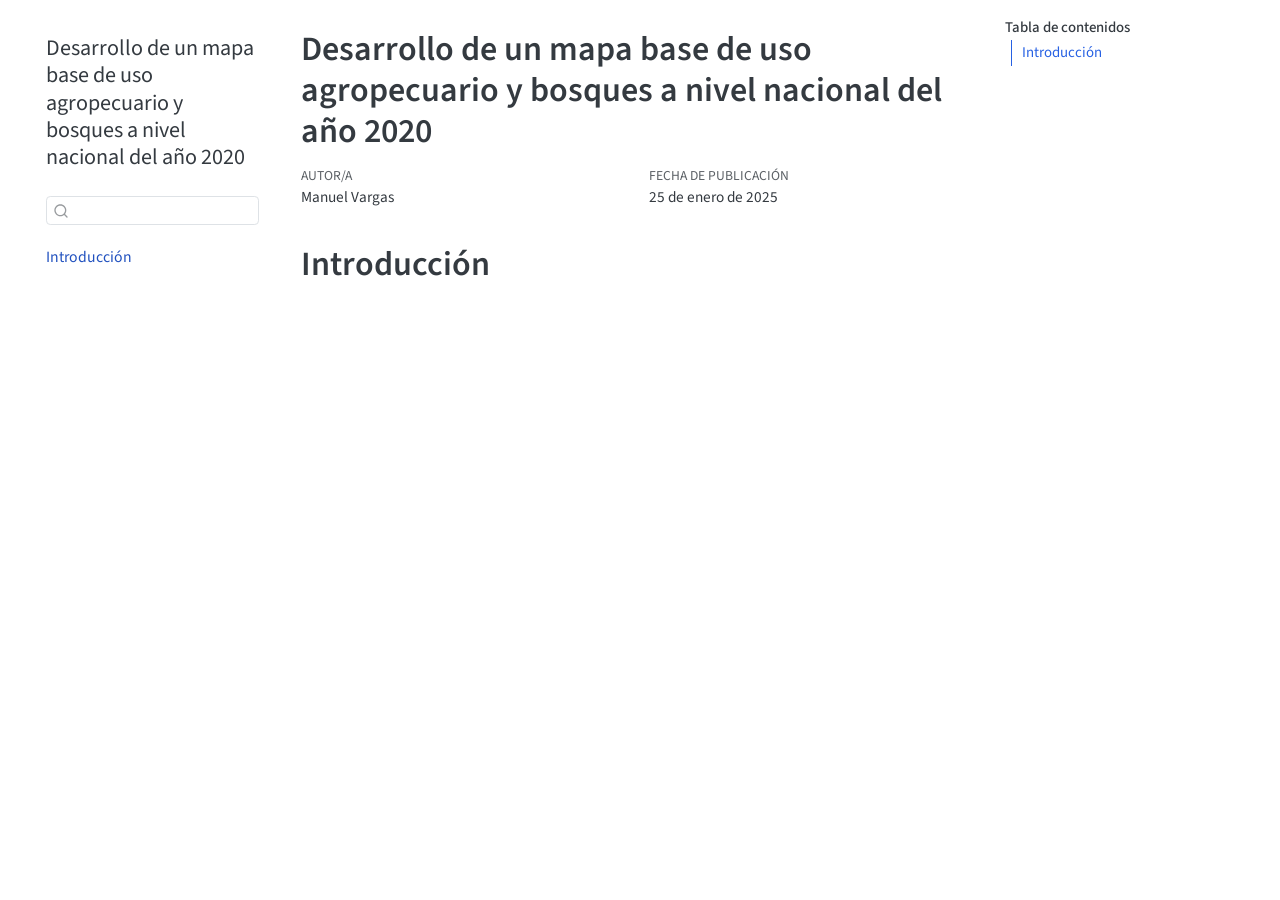
==== docs/index.html @ 5a96a61c "Agregar 2020.Rproj, _quarto.yml e index.qmd para crear proyecto Quarto" ====
<!DOCTYPE html>
<html xmlns="http://www.w3.org/1999/xhtml" lang="es" xml:lang="es"><head>

<meta charset="utf-8">
<meta name="generator" content="quarto-1.4.551">

<meta name="viewport" content="width=device-width, initial-scale=1.0, user-scalable=yes">

<meta name="author" content="Manuel Vargas">

<title>Desarrollo de un mapa base de uso agropecuario y bosques a nivel nacional del año 2020</title>
<style>
code{white-space: pre-wrap;}
span.smallcaps{font-variant: small-caps;}
div.columns{display: flex; gap: min(4vw, 1.5em);}
div.column{flex: auto; overflow-x: auto;}
div.hanging-indent{margin-left: 1.5em; text-indent: -1.5em;}
ul.task-list{list-style: none;}
ul.task-list li input[type="checkbox"] {
  width: 0.8em;
  margin: 0 0.8em 0.2em -1em; /* quarto-specific, see https://github.com/quarto-dev/quarto-cli/issues/4556 */ 
  vertical-align: middle;
}
</style>


<script src="site_libs/quarto-nav/quarto-nav.js"></script>
<script src="site_libs/quarto-nav/headroom.min.js"></script>
<script src="site_libs/clipboard/clipboard.min.js"></script>
<script src="site_libs/quarto-search/autocomplete.umd.js"></script>
<script src="site_libs/quarto-search/fuse.min.js"></script>
<script src="site_libs/quarto-search/quarto-search.js"></script>
<meta name="quarto:offset" content="./">
<script src="site_libs/quarto-html/quarto.js"></script>
<script src="site_libs/quarto-html/popper.min.js"></script>
<script src="site_libs/quarto-html/tippy.umd.min.js"></script>
<script src="site_libs/quarto-html/anchor.min.js"></script>
<link href="site_libs/quarto-html/tippy.css" rel="stylesheet">
<link href="site_libs/quarto-html/quarto-syntax-highlighting.css" rel="stylesheet" id="quarto-text-highlighting-styles">
<script src="site_libs/bootstrap/bootstrap.min.js"></script>
<link href="site_libs/bootstrap/bootstrap-icons.css" rel="stylesheet">
<link href="site_libs/bootstrap/bootstrap.min.css" rel="stylesheet" id="quarto-bootstrap" data-mode="light">
<script id="quarto-search-options" type="application/json">{
  "location": "sidebar",
  "copy-button": false,
  "collapse-after": 3,
  "panel-placement": "start",
  "type": "textbox",
  "limit": 50,
  "keyboard-shortcut": [
    "f",
    "/",
    "s"
  ],
  "show-item-context": false,
  "language": {
    "search-no-results-text": "Sin resultados",
    "search-matching-documents-text": "documentos encontrados",
    "search-copy-link-title": "Copiar el enlace en la búsqueda",
    "search-hide-matches-text": "Ocultar resultados adicionales",
    "search-more-match-text": "resultado adicional en este documento",
    "search-more-matches-text": "resultados adicionales en este documento",
    "search-clear-button-title": "Borrar",
    "search-text-placeholder": "",
    "search-detached-cancel-button-title": "Cancelar",
    "search-submit-button-title": "Enviar",
    "search-label": "Buscar"
  }
}</script>


</head>

<body class="nav-sidebar floating">

<div id="quarto-search-results"></div>
  <header id="quarto-header" class="headroom fixed-top">
  <nav class="quarto-secondary-nav">
    <div class="container-fluid d-flex">
      <button type="button" class="quarto-btn-toggle btn" data-bs-toggle="collapse" data-bs-target=".quarto-sidebar-collapse-item" aria-controls="quarto-sidebar" aria-expanded="false" aria-label="Alternar barra lateral" onclick="if (window.quartoToggleHeadroom) { window.quartoToggleHeadroom(); }">
        <i class="bi bi-layout-text-sidebar-reverse"></i>
      </button>
        <nav class="quarto-page-breadcrumbs" aria-label="breadcrumb"><ol class="breadcrumb"><li class="breadcrumb-item"><a href="./index.html">Introducción</a></li></ol></nav>
        <a class="flex-grow-1" role="button" data-bs-toggle="collapse" data-bs-target=".quarto-sidebar-collapse-item" aria-controls="quarto-sidebar" aria-expanded="false" aria-label="Alternar barra lateral" onclick="if (window.quartoToggleHeadroom) { window.quartoToggleHeadroom(); }">      
        </a>
      <button type="button" class="btn quarto-search-button" aria-label="" onclick="window.quartoOpenSearch();">
        <i class="bi bi-search"></i>
      </button>
    </div>
  </nav>
</header>
<!-- content -->
<div id="quarto-content" class="quarto-container page-columns page-rows-contents page-layout-article">
<!-- sidebar -->
  <nav id="quarto-sidebar" class="sidebar collapse collapse-horizontal quarto-sidebar-collapse-item sidebar-navigation floating overflow-auto">
    <div class="pt-lg-2 mt-2 text-left sidebar-header">
    <div class="sidebar-title mb-0 py-0">
      <a href="./">Desarrollo de un mapa base de uso agropecuario y bosques a nivel nacional del año 2020</a> 
    </div>
      </div>
        <div class="mt-2 flex-shrink-0 align-items-center">
        <div class="sidebar-search">
        <div id="quarto-search" class="" title="Buscar"></div>
        </div>
        </div>
    <div class="sidebar-menu-container"> 
    <ul class="list-unstyled mt-1">
        <li class="sidebar-item">
  <div class="sidebar-item-container"> 
  <a href="./index.html" class="sidebar-item-text sidebar-link active">
 <span class="menu-text">Introducción</span></a>
  </div>
</li>
    </ul>
    </div>
</nav>
<div id="quarto-sidebar-glass" class="quarto-sidebar-collapse-item" data-bs-toggle="collapse" data-bs-target=".quarto-sidebar-collapse-item"></div>
<!-- margin-sidebar -->
    <div id="quarto-margin-sidebar" class="sidebar margin-sidebar">
        <nav id="TOC" role="doc-toc" class="toc-active" data-toc-expanded="5">
    <h2 id="toc-title">Tabla de contenidos</h2>
   
  <ul>
  <li><a href="#introducción" id="toc-introducción" class="nav-link active" data-scroll-target="#introducción">Introducción</a></li>
  </ul>
</nav>
    </div>
<!-- main -->
<main class="content" id="quarto-document-content">

<header id="title-block-header" class="quarto-title-block default">
<div class="quarto-title">
<h1 class="title">Desarrollo de un mapa base de uso agropecuario y bosques a nivel nacional del año 2020</h1>
</div>



<div class="quarto-title-meta">

    <div>
    <div class="quarto-title-meta-heading">Autor/a</div>
    <div class="quarto-title-meta-contents">
             <p>Manuel Vargas </p>
          </div>
  </div>
    
    <div>
    <div class="quarto-title-meta-heading">Fecha de publicación</div>
    <div class="quarto-title-meta-contents">
      <p class="date">25 de enero de 2025</p>
    </div>
  </div>
  
    
  </div>
  


</header>


<section id="introducción" class="level1 unnumbered">
<h1 class="unnumbered">Introducción</h1>


</section>

</main> <!-- /main -->
<script id="quarto-html-after-body" type="application/javascript">
window.document.addEventListener("DOMContentLoaded", function (event) {
  const toggleBodyColorMode = (bsSheetEl) => {
    const mode = bsSheetEl.getAttribute("data-mode");
    const bodyEl = window.document.querySelector("body");
    if (mode === "dark") {
      bodyEl.classList.add("quarto-dark");
      bodyEl.classList.remove("quarto-light");
    } else {
      bodyEl.classList.add("quarto-light");
      bodyEl.classList.remove("quarto-dark");
    }
  }
  const toggleBodyColorPrimary = () => {
    const bsSheetEl = window.document.querySelector("link#quarto-bootstrap");
    if (bsSheetEl) {
      toggleBodyColorMode(bsSheetEl);
    }
  }
  toggleBodyColorPrimary();  
  const icon = "";
  const anchorJS = new window.AnchorJS();
  anchorJS.options = {
    placement: 'right',
    icon: icon
  };
  anchorJS.add('.anchored');
  const isCodeAnnotation = (el) => {
    for (const clz of el.classList) {
      if (clz.startsWith('code-annotation-')) {                     
        return true;
      }
    }
    return false;
  }
  const clipboard = new window.ClipboardJS('.code-copy-button', {
    text: function(trigger) {
      const codeEl = trigger.previousElementSibling.cloneNode(true);
      for (const childEl of codeEl.children) {
        if (isCodeAnnotation(childEl)) {
          childEl.remove();
        }
      }
      return codeEl.innerText;
    }
  });
  clipboard.on('success', function(e) {
    // button target
    const button = e.trigger;
    // don't keep focus
    button.blur();
    // flash "checked"
    button.classList.add('code-copy-button-checked');
    var currentTitle = button.getAttribute("title");
    button.setAttribute("title", "Copiado");
    let tooltip;
    if (window.bootstrap) {
      button.setAttribute("data-bs-toggle", "tooltip");
      button.setAttribute("data-bs-placement", "left");
      button.setAttribute("data-bs-title", "Copiado");
      tooltip = new bootstrap.Tooltip(button, 
        { trigger: "manual", 
          customClass: "code-copy-button-tooltip",
          offset: [0, -8]});
      tooltip.show();    
    }
    setTimeout(function() {
      if (tooltip) {
        tooltip.hide();
        button.removeAttribute("data-bs-title");
        button.removeAttribute("data-bs-toggle");
        button.removeAttribute("data-bs-placement");
      }
      button.setAttribute("title", currentTitle);
      button.classList.remove('code-copy-button-checked');
    }, 1000);
    // clear code selection
    e.clearSelection();
  });
    var localhostRegex = new RegExp(/^(?:http|https):\/\/localhost\:?[0-9]*\//);
    var mailtoRegex = new RegExp(/^mailto:/);
      var filterRegex = new RegExp('/' + window.location.host + '/');
    var isInternal = (href) => {
        return filterRegex.test(href) || localhostRegex.test(href) || mailtoRegex.test(href);
    }
    // Inspect non-navigation links and adorn them if external
 	var links = window.document.querySelectorAll('a[href]:not(.nav-link):not(.navbar-brand):not(.toc-action):not(.sidebar-link):not(.sidebar-item-toggle):not(.pagination-link):not(.no-external):not([aria-hidden]):not(.dropdown-item):not(.quarto-navigation-tool)');
    for (var i=0; i<links.length; i++) {
      const link = links[i];
      if (!isInternal(link.href)) {
        // undo the damage that might have been done by quarto-nav.js in the case of
        // links that we want to consider external
        if (link.dataset.originalHref !== undefined) {
          link.href = link.dataset.originalHref;
        }
      }
    }
  function tippyHover(el, contentFn, onTriggerFn, onUntriggerFn) {
    const config = {
      allowHTML: true,
      maxWidth: 500,
      delay: 100,
      arrow: false,
      appendTo: function(el) {
          return el.parentElement;
      },
      interactive: true,
      interactiveBorder: 10,
      theme: 'quarto',
      placement: 'bottom-start',
    };
    if (contentFn) {
      config.content = contentFn;
    }
    if (onTriggerFn) {
      config.onTrigger = onTriggerFn;
    }
    if (onUntriggerFn) {
      config.onUntrigger = onUntriggerFn;
    }
    window.tippy(el, config); 
  }
  const noterefs = window.document.querySelectorAll('a[role="doc-noteref"]');
  for (var i=0; i<noterefs.length; i++) {
    const ref = noterefs[i];
    tippyHover(ref, function() {
      // use id or data attribute instead here
      let href = ref.getAttribute('data-footnote-href') || ref.getAttribute('href');
      try { href = new URL(href).hash; } catch {}
      const id = href.replace(/^#\/?/, "");
      const note = window.document.getElementById(id);
      if (note) {
        return note.innerHTML;
      } else {
        return "";
      }
    });
  }
  const xrefs = window.document.querySelectorAll('a.quarto-xref');
  const processXRef = (id, note) => {
    // Strip column container classes
    const stripColumnClz = (el) => {
      el.classList.remove("page-full", "page-columns");
      if (el.children) {
        for (const child of el.children) {
          stripColumnClz(child);
        }
      }
    }
    stripColumnClz(note)
    if (id === null || id.startsWith('sec-')) {
      // Special case sections, only their first couple elements
      const container = document.createElement("div");
      if (note.children && note.children.length > 2) {
        container.appendChild(note.children[0].cloneNode(true));
        for (let i = 1; i < note.children.length; i++) {
          const child = note.children[i];
          if (child.tagName === "P" && child.innerText === "") {
            continue;
          } else {
            container.appendChild(child.cloneNode(true));
            break;
          }
        }
        if (window.Quarto?.typesetMath) {
          window.Quarto.typesetMath(container);
        }
        return container.innerHTML
      } else {
        if (window.Quarto?.typesetMath) {
          window.Quarto.typesetMath(note);
        }
        return note.innerHTML;
      }
    } else {
      // Remove any anchor links if they are present
      const anchorLink = note.querySelector('a.anchorjs-link');
      if (anchorLink) {
        anchorLink.remove();
      }
      if (window.Quarto?.typesetMath) {
        window.Quarto.typesetMath(note);
      }
      // TODO in 1.5, we should make sure this works without a callout special case
      if (note.classList.contains("callout")) {
        return note.outerHTML;
      } else {
        return note.innerHTML;
      }
    }
  }
  for (var i=0; i<xrefs.length; i++) {
    const xref = xrefs[i];
    tippyHover(xref, undefined, function(instance) {
      instance.disable();
      let url = xref.getAttribute('href');
      let hash = undefined; 
      if (url.startsWith('#')) {
        hash = url;
      } else {
        try { hash = new URL(url).hash; } catch {}
      }
      if (hash) {
        const id = hash.replace(/^#\/?/, "");
        const note = window.document.getElementById(id);
        if (note !== null) {
          try {
            const html = processXRef(id, note.cloneNode(true));
            instance.setContent(html);
          } finally {
            instance.enable();
            instance.show();
          }
        } else {
          // See if we can fetch this
          fetch(url.split('#')[0])
          .then(res => res.text())
          .then(html => {
            const parser = new DOMParser();
            const htmlDoc = parser.parseFromString(html, "text/html");
            const note = htmlDoc.getElementById(id);
            if (note !== null) {
              const html = processXRef(id, note);
              instance.setContent(html);
            } 
          }).finally(() => {
            instance.enable();
            instance.show();
          });
        }
      } else {
        // See if we can fetch a full url (with no hash to target)
        // This is a special case and we should probably do some content thinning / targeting
        fetch(url)
        .then(res => res.text())
        .then(html => {
          const parser = new DOMParser();
          const htmlDoc = parser.parseFromString(html, "text/html");
          const note = htmlDoc.querySelector('main.content');
          if (note !== null) {
            // This should only happen for chapter cross references
            // (since there is no id in the URL)
            // remove the first header
            if (note.children.length > 0 && note.children[0].tagName === "HEADER") {
              note.children[0].remove();
            }
            const html = processXRef(null, note);
            instance.setContent(html);
          } 
        }).finally(() => {
          instance.enable();
          instance.show();
        });
      }
    }, function(instance) {
    });
  }
      let selectedAnnoteEl;
      const selectorForAnnotation = ( cell, annotation) => {
        let cellAttr = 'data-code-cell="' + cell + '"';
        let lineAttr = 'data-code-annotation="' +  annotation + '"';
        const selector = 'span[' + cellAttr + '][' + lineAttr + ']';
        return selector;
      }
      const selectCodeLines = (annoteEl) => {
        const doc = window.document;
        const targetCell = annoteEl.getAttribute("data-target-cell");
        const targetAnnotation = annoteEl.getAttribute("data-target-annotation");
        const annoteSpan = window.document.querySelector(selectorForAnnotation(targetCell, targetAnnotation));
        const lines = annoteSpan.getAttribute("data-code-lines").split(",");
        const lineIds = lines.map((line) => {
          return targetCell + "-" + line;
        })
        let top = null;
        let height = null;
        let parent = null;
        if (lineIds.length > 0) {
            //compute the position of the single el (top and bottom and make a div)
            const el = window.document.getElementById(lineIds[0]);
            top = el.offsetTop;
            height = el.offsetHeight;
            parent = el.parentElement.parentElement;
          if (lineIds.length > 1) {
            const lastEl = window.document.getElementById(lineIds[lineIds.length - 1]);
            const bottom = lastEl.offsetTop + lastEl.offsetHeight;
            height = bottom - top;
          }
          if (top !== null && height !== null && parent !== null) {
            // cook up a div (if necessary) and position it 
            let div = window.document.getElementById("code-annotation-line-highlight");
            if (div === null) {
              div = window.document.createElement("div");
              div.setAttribute("id", "code-annotation-line-highlight");
              div.style.position = 'absolute';
              parent.appendChild(div);
            }
            div.style.top = top - 2 + "px";
            div.style.height = height + 4 + "px";
            div.style.left = 0;
            let gutterDiv = window.document.getElementById("code-annotation-line-highlight-gutter");
            if (gutterDiv === null) {
              gutterDiv = window.document.createElement("div");
              gutterDiv.setAttribute("id", "code-annotation-line-highlight-gutter");
              gutterDiv.style.position = 'absolute';
              const codeCell = window.document.getElementById(targetCell);
              const gutter = codeCell.querySelector('.code-annotation-gutter');
              gutter.appendChild(gutterDiv);
            }
            gutterDiv.style.top = top - 2 + "px";
            gutterDiv.style.height = height + 4 + "px";
          }
          selectedAnnoteEl = annoteEl;
        }
      };
      const unselectCodeLines = () => {
        const elementsIds = ["code-annotation-line-highlight", "code-annotation-line-highlight-gutter"];
        elementsIds.forEach((elId) => {
          const div = window.document.getElementById(elId);
          if (div) {
            div.remove();
          }
        });
        selectedAnnoteEl = undefined;
      };
        // Handle positioning of the toggle
    window.addEventListener(
      "resize",
      throttle(() => {
        elRect = undefined;
        if (selectedAnnoteEl) {
          selectCodeLines(selectedAnnoteEl);
        }
      }, 10)
    );
    function throttle(fn, ms) {
    let throttle = false;
    let timer;
      return (...args) => {
        if(!throttle) { // first call gets through
            fn.apply(this, args);
            throttle = true;
        } else { // all the others get throttled
            if(timer) clearTimeout(timer); // cancel #2
            timer = setTimeout(() => {
              fn.apply(this, args);
              timer = throttle = false;
            }, ms);
        }
      };
    }
      // Attach click handler to the DT
      const annoteDls = window.document.querySelectorAll('dt[data-target-cell]');
      for (const annoteDlNode of annoteDls) {
        annoteDlNode.addEventListener('click', (event) => {
          const clickedEl = event.target;
          if (clickedEl !== selectedAnnoteEl) {
            unselectCodeLines();
            const activeEl = window.document.querySelector('dt[data-target-cell].code-annotation-active');
            if (activeEl) {
              activeEl.classList.remove('code-annotation-active');
            }
            selectCodeLines(clickedEl);
            clickedEl.classList.add('code-annotation-active');
          } else {
            // Unselect the line
            unselectCodeLines();
            clickedEl.classList.remove('code-annotation-active');
          }
        });
      }
  const findCites = (el) => {
    const parentEl = el.parentElement;
    if (parentEl) {
      const cites = parentEl.dataset.cites;
      if (cites) {
        return {
          el,
          cites: cites.split(' ')
        };
      } else {
        return findCites(el.parentElement)
      }
    } else {
      return undefined;
    }
  };
  var bibliorefs = window.document.querySelectorAll('a[role="doc-biblioref"]');
  for (var i=0; i<bibliorefs.length; i++) {
    const ref = bibliorefs[i];
    const citeInfo = findCites(ref);
    if (citeInfo) {
      tippyHover(citeInfo.el, function() {
        var popup = window.document.createElement('div');
        citeInfo.cites.forEach(function(cite) {
          var citeDiv = window.document.createElement('div');
          citeDiv.classList.add('hanging-indent');
          citeDiv.classList.add('csl-entry');
          var biblioDiv = window.document.getElementById('ref-' + cite);
          if (biblioDiv) {
            citeDiv.innerHTML = biblioDiv.innerHTML;
          }
          popup.appendChild(citeDiv);
        });
        return popup.innerHTML;
      });
    }
  }
});
</script>
</div> <!-- /content -->




</body></html>
---- docs/site_libs/quarto-html/tippy.css ----
.tippy-box[data-animation=fade][data-state=hidden]{opacity:0}[data-tippy-root]{max-width:calc(100vw - 10px)}.tippy-box{position:relative;background-color:#333;color:#fff;border-radius:4px;font-size:14px;line-height:1.4;white-space:normal;outline:0;transition-property:transform,visibility,opacity}.tippy-box[data-placement^=top]>.tippy-arrow{bottom:0}.tippy-box[data-placement^=top]>.tippy-arrow:before{bottom:-7px;left:0;border-width:8px 8px 0;border-top-color:initial;transform-origin:center top}.tippy-box[data-placement^=bottom]>.tippy-arrow{top:0}.tippy-box[data-placement^=bottom]>.tippy-arrow:before{top:-7px;left:0;border-width:0 8px 8px;border-bottom-color:initial;transform-origin:center bottom}.tippy-box[data-placement^=left]>.tippy-arrow{right:0}.tippy-box[data-placement^=left]>.tippy-arrow:before{border-width:8px 0 8px 8px;border-left-color:initial;right:-7px;transform-origin:center left}.tippy-box[data-placement^=right]>.tippy-arrow{left:0}.tippy-box[data-placement^=right]>.tippy-arrow:before{left:-7px;border-width:8px 8px 8px 0;border-right-color:initial;transform-origin:center right}.tippy-box[data-inertia][data-state=visible]{transition-timing-function:cubic-bezier(.54,1.5,.38,1.11)}.tippy-arrow{width:16px;height:16px;color:#333}.tippy-arrow:before{content:"";position:absolute;border-color:transparent;border-style:solid}.tippy-content{position:relative;padding:5px 9px;z-index:1}
---- docs/site_libs/quarto-html/quarto-syntax-highlighting.css ----
/* quarto syntax highlight colors */
:root {
  --quarto-hl-ot-color: #003B4F;
  --quarto-hl-at-color: #657422;
  --quarto-hl-ss-color: #20794D;
  --quarto-hl-an-color: #5E5E5E;
  --quarto-hl-fu-color: #4758AB;
  --quarto-hl-st-color: #20794D;
  --quarto-hl-cf-color: #003B4F;
  --quarto-hl-op-color: #5E5E5E;
  --quarto-hl-er-color: #AD0000;
  --quarto-hl-bn-color: #AD0000;
  --quarto-hl-al-color: #AD0000;
  --quarto-hl-va-color: #111111;
  --quarto-hl-bu-color: inherit;
  --quarto-hl-ex-color: inherit;
  --quarto-hl-pp-color: #AD0000;
  --quarto-hl-in-color: #5E5E5E;
  --quarto-hl-vs-color: #20794D;
  --quarto-hl-wa-color: #5E5E5E;
  --quarto-hl-do-color: #5E5E5E;
  --quarto-hl-im-color: #00769E;
  --quarto-hl-ch-color: #20794D;
  --quarto-hl-dt-color: #AD0000;
  --quarto-hl-fl-color: #AD0000;
  --quarto-hl-co-color: #5E5E5E;
  --quarto-hl-cv-color: #5E5E5E;
  --quarto-hl-cn-color: #8f5902;
  --quarto-hl-sc-color: #5E5E5E;
  --quarto-hl-dv-color: #AD0000;
  --quarto-hl-kw-color: #003B4F;
}

/* other quarto variables */
:root {
  --quarto-font-monospace: SFMono-Regular, Menlo, Monaco, Consolas, "Liberation Mono", "Courier New", monospace;
}

pre > code.sourceCode > span {
  color: #003B4F;
}

code span {
  color: #003B4F;
}

code.sourceCode > span {
  color: #003B4F;
}

div.sourceCode,
div.sourceCode pre.sourceCode {
  color: #003B4F;
}

code span.ot {
  color: #003B4F;
  font-style: inherit;
}

code span.at {
  color: #657422;
  font-style: inherit;
}

code span.ss {
  color: #20794D;
  font-style: inherit;
}

code span.an {
  color: #5E5E5E;
  font-style: inherit;
}

code span.fu {
  color: #4758AB;
  font-style: inherit;
}

code span.st {
  color: #20794D;
  font-style: inherit;
}

code span.cf {
  color: #003B4F;
  font-style: inherit;
}

code span.op {
  color: #5E5E5E;
  font-style: inherit;
}

code span.er {
  color: #AD0000;
  font-style: inherit;
}

code span.bn {
  color: #AD0000;
  font-style: inherit;
}

code span.al {
  color: #AD0000;
  font-style: inherit;
}

code span.va {
  color: #111111;
  font-style: inherit;
}

code span.bu {
  font-style: inherit;
}

code span.ex {
  font-style: inherit;
}

code span.pp {
  color: #AD0000;
  font-style: inherit;
}

code span.in {
  color: #5E5E5E;
  font-style: inherit;
}

code span.vs {
  color: #20794D;
  font-style: inherit;
}

code span.wa {
  color: #5E5E5E;
  font-style: italic;
}

code span.do {
  color: #5E5E5E;
  font-style: italic;
}

code span.im {
  color: #00769E;
  font-style: inherit;
}

code span.ch {
  color: #20794D;
  font-style: inherit;
}

code span.dt {
  color: #AD0000;
  font-style: inherit;
}

code span.fl {
  color: #AD0000;
  font-style: inherit;
}

code span.co {
  color: #5E5E5E;
  font-style: inherit;
}

code span.cv {
  color: #5E5E5E;
  font-style: italic;
}

code span.cn {
  color: #8f5902;
  font-style: inherit;
}

code span.sc {
  color: #5E5E5E;
  font-style: inherit;
}

code span.dv {
  color: #AD0000;
  font-style: inherit;
}

code span.kw {
  color: #003B4F;
  font-style: inherit;
}

.prevent-inlining {
  content: "</";
}

/*# sourceMappingURL=debc5d5d77c3f9108843748ff7464032.css.map */
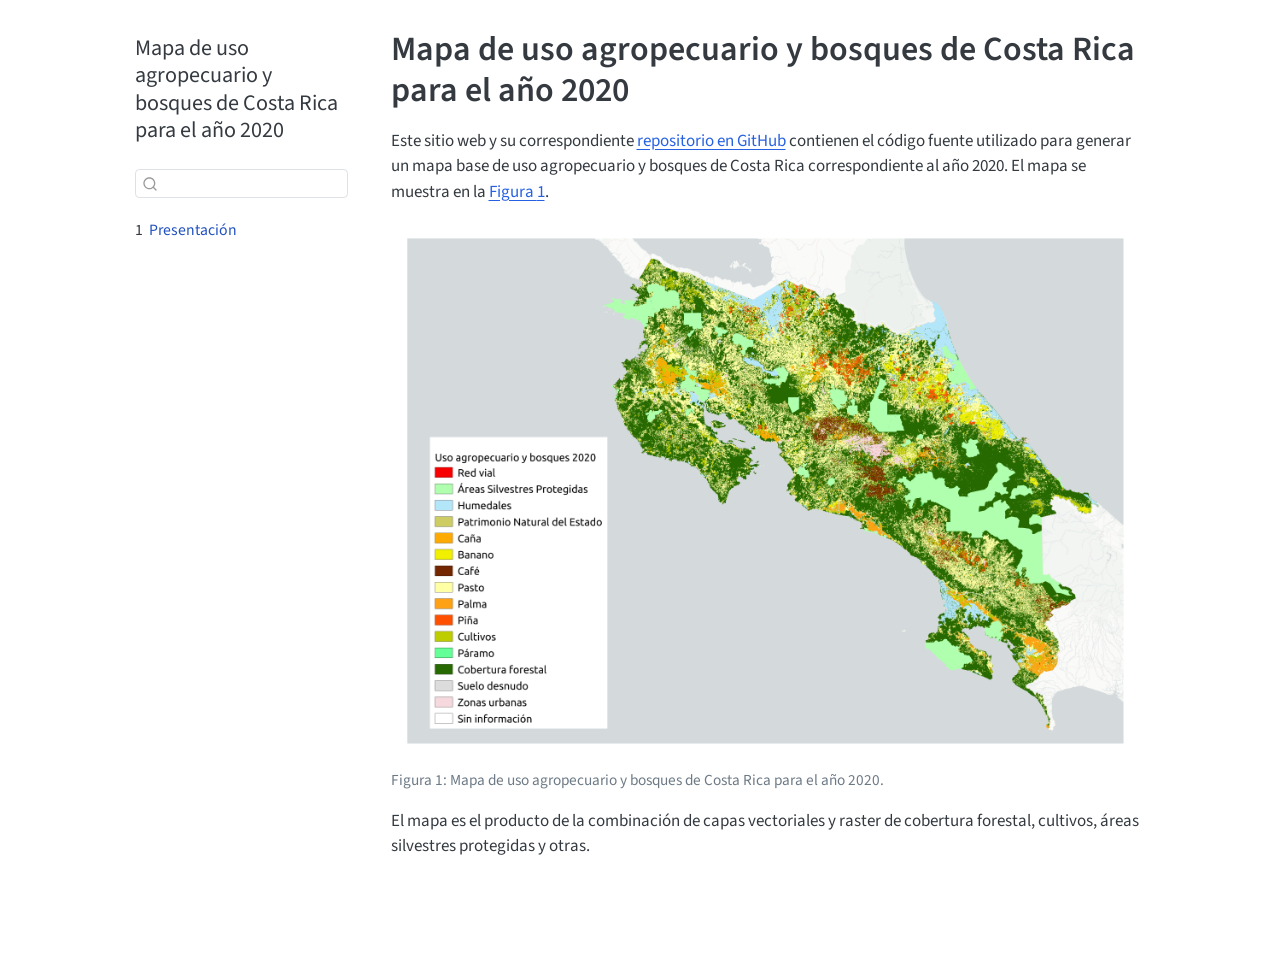
==== commit 8dd0eab0: "Modificar index.qmd - agregar presentación del proyecto" ====
--- a/docs/index.html
+++ b/docs/index.html
@@ -6,9 +6,8 @@
 
 <meta name="viewport" content="width=device-width, initial-scale=1.0, user-scalable=yes">
 
-<meta name="author" content="Manuel Vargas">
-
-<title>Desarrollo de un mapa base de uso agropecuario y bosques a nivel nacional del año 2020</title>
+
+<title>Mapa de uso agropecuario y bosques de Costa Rica para el año 2020</title>
 <style>
 code{white-space: pre-wrap;}
 span.smallcaps{font-variant: small-caps;}
@@ -40,6 +39,9 @@
 <script src="site_libs/bootstrap/bootstrap.min.js"></script>
 <link href="site_libs/bootstrap/bootstrap-icons.css" rel="stylesheet">
 <link href="site_libs/bootstrap/bootstrap.min.css" rel="stylesheet" id="quarto-bootstrap" data-mode="light">
+<script src="site_libs/quarto-contrib/glightbox/glightbox.min.js"></script>
+<link href="site_libs/quarto-contrib/glightbox/glightbox.min.css" rel="stylesheet">
+<link href="site_libs/quarto-contrib/glightbox/lightbox.css" rel="stylesheet">
 <script id="quarto-search-options" type="application/json">{
   "location": "sidebar",
   "copy-button": false,
@@ -71,7 +73,7 @@
 
 </head>
 
-<body class="nav-sidebar floating">
+<body class="nav-sidebar floating fullcontent">
 
 <div id="quarto-search-results"></div>
   <header id="quarto-header" class="headroom fixed-top">
@@ -80,7 +82,7 @@
       <button type="button" class="quarto-btn-toggle btn" data-bs-toggle="collapse" data-bs-target=".quarto-sidebar-collapse-item" aria-controls="quarto-sidebar" aria-expanded="false" aria-label="Alternar barra lateral" onclick="if (window.quartoToggleHeadroom) { window.quartoToggleHeadroom(); }">
         <i class="bi bi-layout-text-sidebar-reverse"></i>
       </button>
-        <nav class="quarto-page-breadcrumbs" aria-label="breadcrumb"><ol class="breadcrumb"><li class="breadcrumb-item"><a href="./index.html">Introducción</a></li></ol></nav>
+        <nav class="quarto-page-breadcrumbs" aria-label="breadcrumb"><ol class="breadcrumb"><li class="breadcrumb-item"><a href="./index.html"><span class="chapter-number">1</span>&nbsp; <span class="chapter-title">Presentación</span></a></li></ol></nav>
         <a class="flex-grow-1" role="button" data-bs-toggle="collapse" data-bs-target=".quarto-sidebar-collapse-item" aria-controls="quarto-sidebar" aria-expanded="false" aria-label="Alternar barra lateral" onclick="if (window.quartoToggleHeadroom) { window.quartoToggleHeadroom(); }">      
         </a>
       <button type="button" class="btn quarto-search-button" aria-label="" onclick="window.quartoOpenSearch();">
@@ -95,7 +97,7 @@
   <nav id="quarto-sidebar" class="sidebar collapse collapse-horizontal quarto-sidebar-collapse-item sidebar-navigation floating overflow-auto">
     <div class="pt-lg-2 mt-2 text-left sidebar-header">
     <div class="sidebar-title mb-0 py-0">
-      <a href="./">Desarrollo de un mapa base de uso agropecuario y bosques a nivel nacional del año 2020</a> 
+      <a href="./">Mapa de uso agropecuario y bosques de Costa Rica para el año 2020</a> 
     </div>
       </div>
         <div class="mt-2 flex-shrink-0 align-items-center">
@@ -108,7 +110,7 @@
         <li class="sidebar-item">
   <div class="sidebar-item-container"> 
   <a href="./index.html" class="sidebar-item-text sidebar-link active">
- <span class="menu-text">Introducción</span></a>
+ <span class="menu-text"><span class="chapter-number">1</span>&nbsp; <span class="chapter-title">Presentación</span></span></a>
   </div>
 </li>
     </ul>
@@ -116,40 +118,20 @@
 </nav>
 <div id="quarto-sidebar-glass" class="quarto-sidebar-collapse-item" data-bs-toggle="collapse" data-bs-target=".quarto-sidebar-collapse-item"></div>
 <!-- margin-sidebar -->
-    <div id="quarto-margin-sidebar" class="sidebar margin-sidebar">
-        <nav id="TOC" role="doc-toc" class="toc-active" data-toc-expanded="5">
-    <h2 id="toc-title">Tabla de contenidos</h2>
-   
-  <ul>
-  <li><a href="#introducción" id="toc-introducción" class="nav-link active" data-scroll-target="#introducción">Introducción</a></li>
-  </ul>
-</nav>
-    </div>
+    
 <!-- main -->
 <main class="content" id="quarto-document-content">
 
 <header id="title-block-header" class="quarto-title-block default">
 <div class="quarto-title">
-<h1 class="title">Desarrollo de un mapa base de uso agropecuario y bosques a nivel nacional del año 2020</h1>
+<h1 class="title">Mapa de uso agropecuario y bosques de Costa Rica para el año 2020</h1>
 </div>
 
 
 
 <div class="quarto-title-meta">
 
-    <div>
-    <div class="quarto-title-meta-heading">Autor/a</div>
-    <div class="quarto-title-meta-contents">
-             <p>Manuel Vargas </p>
-          </div>
-  </div>
     
-    <div>
-    <div class="quarto-title-meta-heading">Fecha de publicación</div>
-    <div class="quarto-title-meta-contents">
-      <p class="date">25 de enero de 2025</p>
-    </div>
-  </div>
   
     
   </div>
@@ -159,11 +141,23 @@
 </header>
 
 
-<section id="introducción" class="level1 unnumbered">
-<h1 class="unnumbered">Introducción</h1>
-
-
-</section>
+<p>Este sitio web y su correspondiente <a href="https://github.com/mapa-agropecuario-bosques/2020">repositorio en GitHub</a> contienen el código fuente utilizado para generar un mapa base de uso agropecuario y bosques de Costa Rica correspondiente al año 2020. El mapa se muestra en la <a href="#fig-mapa-uso-agropecuario-bosques-2020" class="quarto-xref">Figura&nbsp;<span>1</span></a>.</p>
+<div id="fig-mapa-uso-agropecuario-bosques-2020" class="lightbox quarto-figure quarto-figure-center quarto-float anchored" alt="Mapa de uso agropecuario y bosques de Costa Rica para el año 2020" data-fig-align="center">
+<figure class="quarto-float quarto-float-fig figure">
+<div aria-describedby="fig-mapa-uso-agropecuario-bosques-2020-caption-0ceaefa1-69ba-4598-a22c-09a6ac19f8ca">
+<a href="salidas/uso-agropecuario-bosques-2020-reclasificado-comprimido.png" class="lightbox" data-gallery="quarto-lightbox-gallery-1" data-glightbox="description: .lightbox-desc-1"><img src="salidas/uso-agropecuario-bosques-2020-reclasificado-comprimido.png" class="img-fluid quarto-figure quarto-figure-center figure-img" alt="Mapa de uso agropecuario y bosques de Costa Rica para el año 2020"></a>
+</div>
+<figcaption class="quarto-float-caption-bottom quarto-float-caption quarto-float-fig" id="fig-mapa-uso-agropecuario-bosques-2020-caption-0ceaefa1-69ba-4598-a22c-09a6ac19f8ca">
+Figura&nbsp;1: Mapa de uso agropecuario y bosques de Costa Rica para el año 2020.
+</figcaption>
+</figure>
+</div>
+<p>El mapa es el producto de la combinación de capas vectoriales y raster de cobertura forestal, cultivos, áreas silvestres protegidas y otras.</p>
+
+
+<div class="hidden" aria-hidden="true">
+<span class="glightbox-desc lightbox-desc-1">Figura&nbsp;1: Mapa de uso agropecuario y bosques de Costa Rica para el año 2020.</span>
+</div>
 
 </main> <!-- /main -->
 <script id="quarto-html-after-body" type="application/javascript">
@@ -576,6 +570,31 @@
 });
 </script>
 </div> <!-- /content -->
+<script>var lightboxQuarto = GLightbox({"closeEffect":"zoom","loop":false,"selector":".lightbox","descPosition":"bottom","openEffect":"zoom"});
+window.onload = () => {
+  lightboxQuarto.on('slide_before_load', (data) => {
+    const { slideIndex, slideNode, slideConfig, player, trigger } = data;
+    const href = trigger.getAttribute('href');
+    if (href !== null) {
+      const imgEl = window.document.querySelector(`a[href="${href}"] img`);
+      if (imgEl !== null) {
+        const srcAttr = imgEl.getAttribute("src");
+        if (srcAttr && srcAttr.startsWith("data:")) {
+          slideConfig.href = srcAttr;
+        }
+      }
+    } 
+  });
+
+  lightboxQuarto.on('slide_after_load', (data) => {
+    const { slideIndex, slideNode, slideConfig, player, trigger } = data;
+    if (window.Quarto?.typesetMath) {
+      window.Quarto.typesetMath(slideNode);
+    }
+  });
+
+};
+          </script>
 
 
 
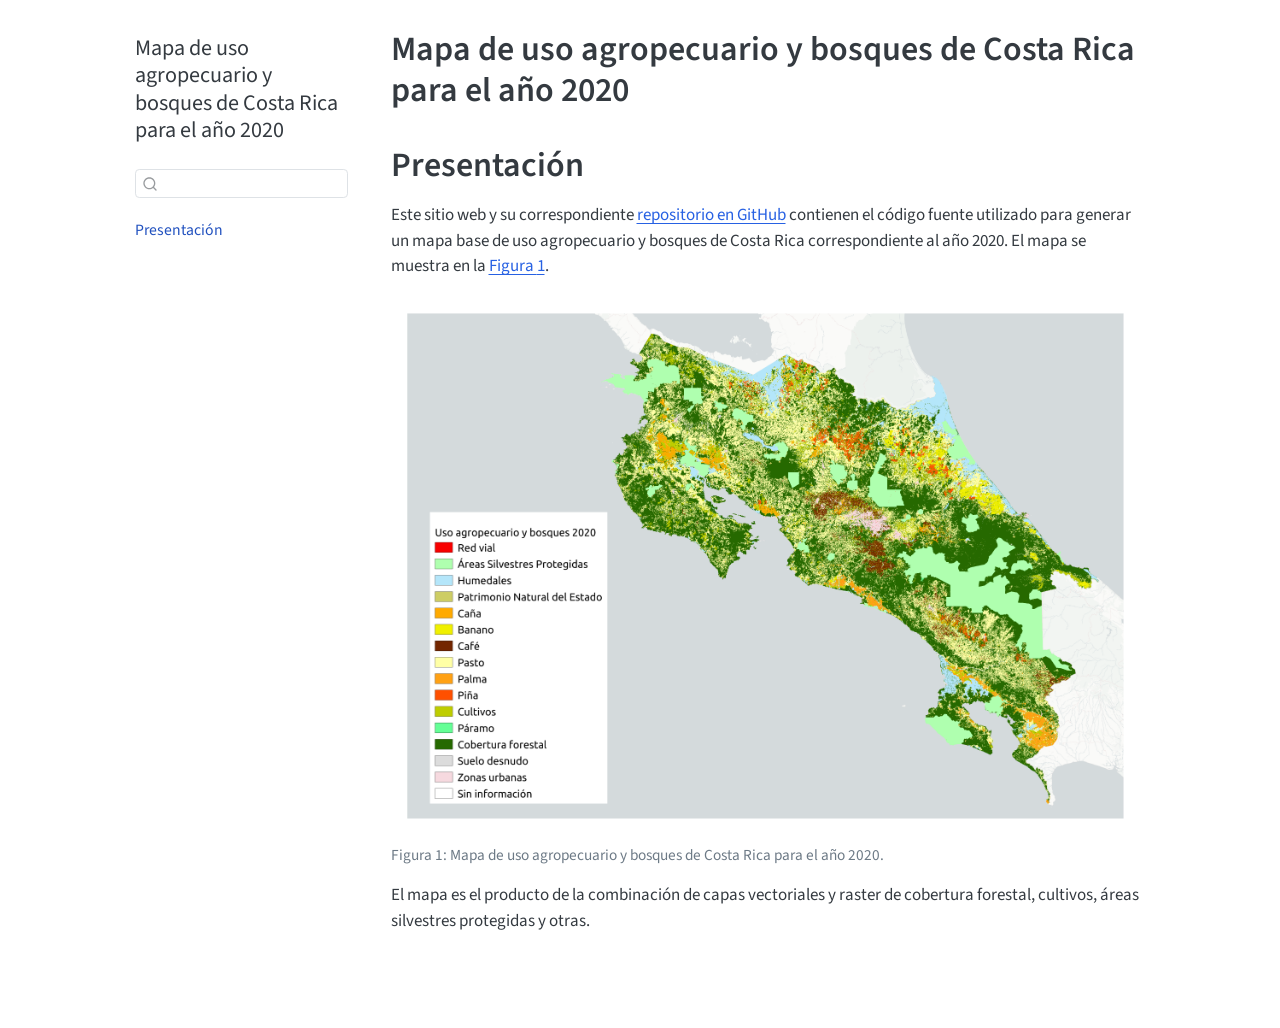
==== commit 9a2027f7: "Modificar index.qmd - agregar encabezado principal" ====
--- a/docs/index.html
+++ b/docs/index.html
@@ -82,7 +82,7 @@
       <button type="button" class="quarto-btn-toggle btn" data-bs-toggle="collapse" data-bs-target=".quarto-sidebar-collapse-item" aria-controls="quarto-sidebar" aria-expanded="false" aria-label="Alternar barra lateral" onclick="if (window.quartoToggleHeadroom) { window.quartoToggleHeadroom(); }">
         <i class="bi bi-layout-text-sidebar-reverse"></i>
       </button>
-        <nav class="quarto-page-breadcrumbs" aria-label="breadcrumb"><ol class="breadcrumb"><li class="breadcrumb-item"><a href="./index.html"><span class="chapter-number">1</span>&nbsp; <span class="chapter-title">Presentación</span></a></li></ol></nav>
+        <nav class="quarto-page-breadcrumbs" aria-label="breadcrumb"><ol class="breadcrumb"><li class="breadcrumb-item"><a href="./index.html">Presentación</a></li></ol></nav>
         <a class="flex-grow-1" role="button" data-bs-toggle="collapse" data-bs-target=".quarto-sidebar-collapse-item" aria-controls="quarto-sidebar" aria-expanded="false" aria-label="Alternar barra lateral" onclick="if (window.quartoToggleHeadroom) { window.quartoToggleHeadroom(); }">      
         </a>
       <button type="button" class="btn quarto-search-button" aria-label="" onclick="window.quartoOpenSearch();">
@@ -110,7 +110,7 @@
         <li class="sidebar-item">
   <div class="sidebar-item-container"> 
   <a href="./index.html" class="sidebar-item-text sidebar-link active">
- <span class="menu-text"><span class="chapter-number">1</span>&nbsp; <span class="chapter-title">Presentación</span></span></a>
+ <span class="menu-text">Presentación</span></a>
   </div>
 </li>
     </ul>
@@ -141,6 +141,8 @@
 </header>
 
 
+<section id="presentación" class="level1 unnumbered">
+<h1 class="unnumbered">Presentación</h1>
 <p>Este sitio web y su correspondiente <a href="https://github.com/mapa-agropecuario-bosques/2020">repositorio en GitHub</a> contienen el código fuente utilizado para generar un mapa base de uso agropecuario y bosques de Costa Rica correspondiente al año 2020. El mapa se muestra en la <a href="#fig-mapa-uso-agropecuario-bosques-2020" class="quarto-xref">Figura&nbsp;<span>1</span></a>.</p>
 <div id="fig-mapa-uso-agropecuario-bosques-2020" class="lightbox quarto-figure quarto-figure-center quarto-float anchored" alt="Mapa de uso agropecuario y bosques de Costa Rica para el año 2020" data-fig-align="center">
 <figure class="quarto-float quarto-float-fig figure">
@@ -158,6 +160,7 @@
 <div class="hidden" aria-hidden="true">
 <span class="glightbox-desc lightbox-desc-1">Figura&nbsp;1: Mapa de uso agropecuario y bosques de Costa Rica para el año 2020.</span>
 </div>
+</section>
 
 </main> <!-- /main -->
 <script id="quarto-html-after-body" type="application/javascript">
@@ -570,7 +573,7 @@
 });
 </script>
 </div> <!-- /content -->
-<script>var lightboxQuarto = GLightbox({"closeEffect":"zoom","loop":false,"selector":".lightbox","descPosition":"bottom","openEffect":"zoom"});
+<script>var lightboxQuarto = GLightbox({"descPosition":"bottom","closeEffect":"zoom","openEffect":"zoom","selector":".lightbox","loop":false});
 window.onload = () => {
   lightboxQuarto.on('slide_before_load', (data) => {
     const { slideIndex, slideNode, slideConfig, player, trigger } = data;
